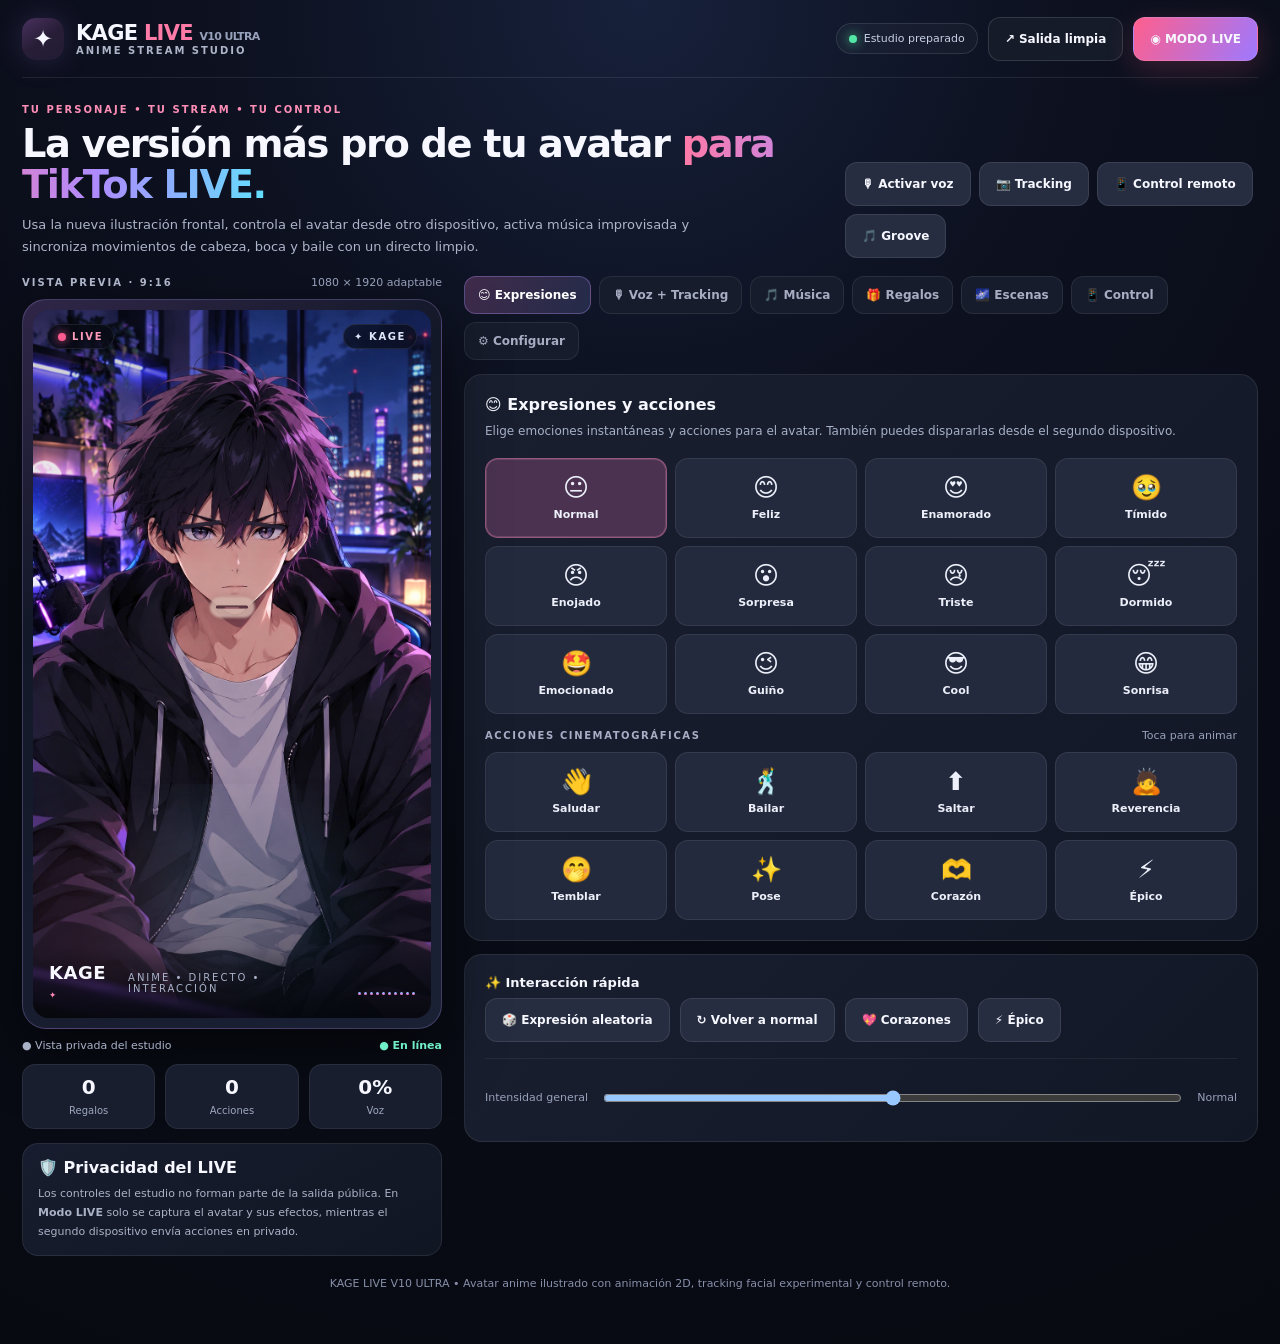
==== KAGE-LIVE-V10-ULTRA-ABRIR.html @ c436af48 "Add files via upload" ====
<!doctype html>
<html lang="es">
<head>
<meta charset="utf-8">
<meta name="viewport" content="width=device-width,initial-scale=1,viewport-fit=cover">
<meta name="theme-color" content="#090d17">
<meta name="description" content="KAGE LIVE V10 ULTRA: avatar anime para directos con control remoto, música improvisada, tracking facial y modo LIVE limpio.">
<title>KAGE LIVE V10 ULTRA</title>
<link rel="manifest" href="manifest.webmanifest">
<style>
:root{color-scheme:dark;--bg:#0b0e17;--bg2:#121826;--panel:#161c2b;--panel2:#20283c;--line:#ffffff16;--fg:#f6f7ff;--muted:#9ba4bb;--pink:#ff5b91;--purple:#aa87ff;--cyan:#58d8ff;--green:#53e6a5;--orange:#ffb566;--danger:#ff6f8c;font-family:Inter,ui-sans-serif,system-ui,-apple-system,'Segoe UI',Roboto,sans-serif}
*{box-sizing:border-box}html,body{margin:0;padding:0;background:radial-gradient(circle at top,#17213b 0,#0d1120 28%,#090c16 60%,#080a12 100%);color:var(--fg);min-height:100%}button,input,textarea,select{font:inherit}button{border:0;cursor:pointer;color:inherit;-webkit-tap-highlight-color:transparent}button:active{transform:scale(.985)}button:focus-visible,input:focus-visible,textarea:focus-visible,select:focus-visible{outline:2px solid var(--purple);outline-offset:3px}input,textarea,select{width:100%;background:#0f1422;border:1px solid #ffffff20;border-radius:12px;padding:12px;color:var(--fg)}textarea{resize:vertical}h1,h2,h3,p{margin-top:0}.muted{color:var(--muted)}.micro{font-size:11px;color:#98a1bb}.tiny{font-size:10px;letter-spacing:2px;color:#aeb5c9;text-transform:uppercase;font-weight:800}
.solid,.secondary,.outlined,.green,.danger{border-radius:12px;padding:12px 16px;font-size:12px;font-weight:850;display:inline-flex;align-items:center;justify-content:center;gap:8px;min-height:44px}.solid{background:linear-gradient(120deg,#fe5f8d,#9e79ff);box-shadow:0 8px 30px #ff5f8d33;border:1px solid #ffffff1c}.secondary{background:#262d40;border:1px solid #ffffff18}.outlined{background:#151b29;border:1px solid #ffffff20}.green{background:#17392f;color:#9bffe2;border:1px solid #306d5d}.danger{background:#3b1b28;color:#ffb4c6;border:1px solid #7f4358}
.app{max-width:1500px;margin:0 auto;padding:0 22px 32px}.top{height:78px;display:flex;align-items:center;justify-content:space-between;gap:18px;border-bottom:1px solid var(--line)}.brand{display:flex;align-items:center;gap:12px}.logo{width:42px;height:42px;border-radius:14px;background:linear-gradient(145deg,#4a315d,#271d37 52%,#221c34);display:grid;place-items:center;box-shadow:0 0 30px #ab7cff30;font-size:24px}.brand h1{font-size:21px;letter-spacing:-.7px;margin:0}.brand h1 b{color:#ff7ba7}.top-right{display:flex;align-items:center;gap:10px}.pill{border-radius:999px;border:1px solid #ffffff1b;background:#ffffff08;padding:8px 12px;font-size:11px;color:#c8d0e6;display:flex;align-items:center;gap:7px}.dot{width:8px;height:8px;border-radius:50%;background:var(--green);box-shadow:0 0 12px var(--green)}
.hero{display:flex;justify-content:space-between;gap:18px;align-items:flex-end;padding:26px 0 18px}.hero h2{font-size:clamp(28px,3vw,40px);line-height:1.08;letter-spacing:-1.4px;margin:8px 0}.hero p{max-width:720px;font-size:13px;line-height:1.7;color:#aeb5ca;margin:0}.grad{background:linear-gradient(90deg,#ff7aa7,#ad8bff,#63dfff);-webkit-background-clip:text;background-clip:text;color:transparent}.hero-quick{display:flex;gap:8px;flex-wrap:wrap}
.workspace{display:grid;grid-template-columns:minmax(310px,420px) minmax(0,1fr);gap:22px;align-items:start}.preview-col{position:sticky;top:14px}.preview-frame{background:linear-gradient(145deg,#302648,#131828 32%,#1b2135);padding:10px;border-radius:24px;border:1px solid #c39eff3d;box-shadow:0 22px 60px #0008}.section-head{display:flex;align-items:center;justify-content:space-between;margin-bottom:10px}.preview-meta{display:flex;justify-content:space-between;font-size:11px;color:#aab2c8;gap:10px;margin-top:10px}.preview-meta b{color:#71f0c7}.stats{display:flex;gap:10px;margin-top:12px}.stat{flex:1;text-align:center;background:#181e2e;border:1px solid #ffffff12;border-radius:13px;padding:10px 6px}.stat b{display:block;font-size:20px;font-variant-numeric:tabular-nums}.stat span{font-size:10px;color:#9ea7bf}.info-card{margin-top:14px;border:1px solid #ffffff14;background:linear-gradient(150deg,#171d2e,#101622);padding:14px 15px;border-radius:16px}.info-card p{font-size:11px;line-height:1.75;color:#aab2c6;margin:7px 0 0}
.tabbar{display:flex;gap:8px;flex-wrap:wrap;margin-bottom:14px}.tab{padding:11px 13px;border:1px solid #ffffff14;background:#161c2b;border-radius:12px;color:#a7aec4;font-weight:800;font-size:12px}.tab.active{background:linear-gradient(120deg,#412b4b,#232b49);color:#fff;border-color:#ba95ff55}.tabpanel{display:none}.tabpanel.active{display:block}.panel{background:linear-gradient(135deg,#191f2f,#111725);border:1px solid #ffffff15;border-radius:18px;padding:20px;margin-bottom:13px}.panel h2{margin:0 0 8px;font-size:16px}.panel h3{margin:0 0 8px;font-size:13px}.desc{font-size:12px;line-height:1.65;color:#a6b0c7;margin:0 0 16px}.labelrow{display:flex;justify-content:space-between;align-items:center;gap:12px;margin:15px 0 10px}.labelrow strong{font-size:10px;letter-spacing:1.6px;color:#a8aec6;text-transform:uppercase}.grid-4{display:grid;grid-template-columns:repeat(4,minmax(0,1fr));gap:8px}.grid-3{display:grid;grid-template-columns:repeat(3,minmax(0,1fr));gap:8px}.tile{background:#232a3d;border:1px solid #ffffff14;border-radius:13px;min-height:80px;padding:11px 5px;display:flex;flex-direction:column;gap:8px;align-items:center;justify-content:center;color:#edf0fa;font-weight:800;font-size:11px}.tile .emoji{font-size:25px;line-height:1}.tile small{font-size:9px;color:#aab2c8}.tile.active{background:#4a3250;border-color:#ff92bd66;box-shadow:inset 0 0 0 1px #ff9cc530}
.inputrow{display:flex;gap:10px;flex-wrap:wrap;align-items:end}.field{flex:1;min-width:130px}.field label{display:block;margin-bottom:7px;font-size:11px;color:#b8bfd1;font-weight:800}.divider{height:1px;background:#ffffff10;margin:16px 0}.meterrow{display:flex;align-items:center;gap:12px;margin:13px 0}.meter{flex:1;height:10px;border-radius:999px;background:#2b334a;overflow:hidden}.meterfill{width:0;height:100%;background:linear-gradient(90deg,#63dfff,#b78eff,#ff7ba7)}.range-field{display:flex;align-items:center;gap:13px}.range-field input{flex:1}.tog{display:flex;justify-content:space-between;align-items:center;padding:11px 0;border-bottom:1px solid #ffffff0b;font-size:12px;color:#cad0e3}.tog input{width:18px;height:18px}.help{font-size:11px;color:#aab2c8;line-height:1.75}.callout{background:#aa8bff12;border-left:3px solid #b690ff;color:#d4c8ee;border-radius:0 11px 11px 0;padding:10px 12px;font-size:11px;line-height:1.8}.codebox{display:flex;gap:8px}.codebox input{font-weight:900;letter-spacing:1px}
.eventlog{height:180px;overflow:auto;background:#0e1321;border:1px solid #ffffff12;border-radius:12px;padding:10px}.logrow{font-size:11px;line-height:1.6;padding:7px 3px;border-bottom:1px solid #ffffff0c;color:#c2c8dc}.logrow time{color:#78809a;margin-right:8px}.steps{display:grid;gap:12px;counter-reset:step}.step{position:relative;padding:13px 14px 13px 42px;border-radius:12px;border:1px solid #ffffff13;background:#21283b;font-size:12px;color:#d1d6e7;line-height:1.65}.step:before{counter-increment:step;content:counter(step);position:absolute;left:12px;top:12px;width:22px;height:22px;border-radius:50%;background:#ff5b9135;color:#ffc4d6;display:grid;place-items:center;font-weight:900}

/* Stage */
.stage{width:100%;aspect-ratio:9/16;position:relative;overflow:hidden;border-radius:16px;isolation:isolate;background:radial-gradient(circle at 30% 15%,#263960 0,#10162b 34%,#090d17 70%);perspective:1100px;user-select:none;-webkit-user-select:none;touch-action:manipulation}.avatar-rig{position:absolute;inset:0;transform-origin:50% 46%;will-change:transform;--tx:0%;--ty:0%;--rx:0deg;--ry:0deg;--rz:0deg;--scale:1;animation:breathingRig 4.2s ease-in-out infinite}@keyframes breathingRig{0%,100%{transform:translate3d(var(--tx),var(--ty),0) scale(var(--scale)) rotateX(var(--rx)) rotateY(var(--ry)) rotateZ(var(--rz))}50%{transform:translate3d(var(--tx),calc(var(--ty) + .42%),0) scale(calc(var(--scale)*1.013)) rotateX(var(--rx)) rotateY(var(--ry)) rotateZ(var(--rz))}}
.avatar{position:absolute;inset:0;background-image:url('[data-uri]');background-position:center;background-repeat:no-repeat;background-size:100% 100%;filter:saturate(1.08) drop-shadow(0 10px 26px rgba(0,0,0,.38))}.stage[data-theme=rose] .avatar{filter:saturate(1.19) hue-rotate(-6deg)}.stage[data-theme=blue] .avatar{filter:saturate(1.18) hue-rotate(13deg)}.stage[data-theme=mono] .avatar{filter:grayscale(.85) contrast(1.08)}.stage[data-theme=neon] .avatar{filter:saturate(1.28) brightness(1.03)}.stage-glow{position:absolute;inset:auto -8% -5% -8%;height:38%;background:radial-gradient(circle at center,rgba(104,210,255,.24),transparent 58%),radial-gradient(circle at 25% 75%,rgba(255,93,145,.22),transparent 50%);pointer-events:none;mix-blend-mode:screen}.stage-overlay{position:absolute;inset:0;background:linear-gradient(to top,rgba(6,9,18,.55),transparent 34%,transparent 64%,rgba(8,10,16,.22));pointer-events:none}
.face-layer{position:absolute;inset:0;pointer-events:none}.brow.left,.brow.right{position:absolute;top:30.1%;width:11%;height:.52%;background:#2a2336;border-radius:999px;opacity:.94;transform-origin:center center;box-shadow:0 0 1px rgba(0,0,0,.4)}.brow.left{left:36.1%;transform:rotate(-8deg)}.brow.right{left:52.5%;transform:rotate(8deg)}.stage[data-mood=angry] .brow.left{transform:translateY(.12%) rotate(-13deg)}.stage[data-mood=angry] .brow.right{transform:translateY(.12%) rotate(13deg)}.stage[data-mood=sad] .brow.left,.stage[data-mood=sad] .brow.right{transform:translateY(.16%) rotate(3deg)}
.eyelid{position:absolute;height:.72%;background:#d4b3ab;border-bottom:2px solid #2a2336;border-radius:999px;opacity:0;transition:opacity .08s}.eyelid.left{left:36.0%;top:33.0%;width:9.4%;transform:rotate(-7deg)}.eyelid.right{left:54.7%;top:33.0%;width:9.4%;transform:rotate(7deg)}.stage.blink .eyelid,.stage.track-blink .eyelid{opacity:1}.stage[data-mood=sleep] .eyelid{opacity:1}.stage[data-mood=wink] .eyelid.right{opacity:1}
.mouth-wrap{position:absolute;left:50%;top:42.0%;width:9.2%;height:2.35%;transform:translate(-50%,-50%);z-index:3;pointer-events:none;filter:drop-shadow(0 0 3px rgba(0,0,0,.18))}.mouth-skin{position:absolute;inset:-16% -12%;border-radius:999px;background:rgba(212,180,170,.86);filter:blur(1.1px)}.mouth{position:absolute;left:50%;top:50%;width:86%;height:48%;transform:translate(-50%,-50%);transform-origin:center center;opacity:0;border-radius:999px;background:linear-gradient(180deg,#673546,#431f2c 72%,#30141e 100%);box-shadow:0 0 0 1px rgba(65,23,32,.64) inset;transition:opacity .06s,transform .06s,border-radius .06s}.mouth:before{content:'';position:absolute;left:50%;bottom:9%;width:44%;height:28%;transform:translateX(-50%);background:#d9828b;border-radius:999px;opacity:.8}.mouth:after{content:'';position:absolute;left:50%;top:5%;width:52%;height:13%;transform:translateX(-50%);background:rgba(255,255,255,.12);border-radius:999px;opacity:.65}.mouth.closed{opacity:.88;height:12%;background:#50313f;box-shadow:none}.mouth.closed:before,.mouth.closed:after{display:none}.stage.talking .mouth{opacity:1}.stage[data-viseme='closed'] .mouth{opacity:.9;height:14%;background:#523241}.stage[data-viseme='small'] .mouth{height:26%;border-radius:999px}.stage[data-viseme='mid'] .mouth{height:52%;border-radius:999px}.stage[data-viseme='wide'] .mouth{height:64%;width:98%;border-radius:38% 38% 52% 52%/34% 34% 66% 66%}.stage[data-viseme='round'] .mouth{width:44%;height:72%;border-radius:48%}.stage[data-viseme='smile'] .mouth{height:22%;width:92%;border-radius:999px;transform:translate(-50%,-50%) scaleY(.75)}.stage[data-viseme='sad'] .mouth{height:18%;width:74%;border-radius:999px;transform:translate(-50%,-48%) rotate(180deg)}
.mood-tag{display:none;position:absolute;z-index:3;font-size:clamp(16px,3vw,30px);filter:drop-shadow(0 5px 6px #0009);animation:floatTag 1.8s ease-in-out infinite}.tag-love{right:24%;top:17%}.tag-shy{right:23%;top:18%}.tag-angry{left:23%;top:17%}.tag-sad{right:22%;top:19%}.tag-surprise{left:22%;top:18%}.tag-excited{right:19%;top:16%}.tag-sleep{right:20%;top:17%}.tag-happy{left:21%;top:18%}.tag-cool{right:19%;top:17%}.tag-wink{left:21%;top:17%}@keyframes floatTag{0%,100%{transform:translateY(0) rotate(-6deg)}50%{transform:translateY(-12%) rotate(6deg)}}.stage[data-mood=love] .tag-love,.stage[data-mood=shy] .tag-shy,.stage[data-mood=angry] .tag-angry,.stage[data-mood=sad] .tag-sad,.stage[data-mood=surprise] .tag-surprise,.stage[data-mood=excited] .tag-excited,.stage[data-mood=sleep] .tag-sleep,.stage[data-mood=happy] .tag-happy,.stage[data-mood=cool] .tag-cool,.stage[data-mood=wink] .tag-wink{display:block}
.stage-header{position:absolute;top:14px;left:14px;right:14px;display:flex;justify-content:space-between;align-items:center;pointer-events:none;z-index:4}.live-tag,.stage-brand{display:inline-flex;align-items:center;padding:6px 10px;border-radius:999px;background:#070a13aa;border:1px solid #ffffff15;font-size:10px;font-weight:900;letter-spacing:1.6px;backdrop-filter:blur(10px)}.live-tag{color:#ff9ab8;gap:6px}.live-tag:before{content:'';width:8px;height:8px;border-radius:50%;background:#ff5b91;box-shadow:0 0 10px #ff5b91}.stage-brand{color:#dfe5f8}
.stage-footer{position:absolute;left:0;right:0;bottom:0;z-index:4;display:flex;align-items:center;justify-content:space-between;gap:8px;padding:14px 16px;background:linear-gradient(to top,rgba(5,7,13,.86),rgba(5,7,13,.45),transparent)}.stage-footer strong{font-size:18px;letter-spacing:.5px}.stage-footer span{font-size:10px;color:#aab3ca;letter-spacing:2px}.waves{display:flex;align-items:flex-end;gap:3px;height:24px}.waves i{display:block;width:3px;min-height:3px;background:linear-gradient(180deg,#7de8ff,#c394ff,#ff77aa);border-radius:999px}
.particle-box{position:absolute;inset:0;pointer-events:none;z-index:4;overflow:hidden}.particle{position:absolute;will-change:transform,opacity;font-size:24px;animation:floatParticle 2.5s ease-in forwards}@keyframes floatParticle{0%{transform:translate(0,0) scale(.6) rotate(0);opacity:0}12%{opacity:1}100%{transform:translate(var(--dx),var(--dy)) scale(1.1) rotate(var(--rot));opacity:0}}
.gift-toast{position:absolute;left:14px;right:14px;bottom:82px;display:flex;align-items:center;gap:10px;padding:12px 14px;border-radius:14px;background:rgba(14,18,28,.82);border:1px solid #ffffff18;backdrop-filter:blur(10px);z-index:4;transform:translateY(120%);opacity:0;transition:.28s}.gift-toast.show{transform:translateY(0);opacity:1}.gift-toast .gift-emoji{font-size:24px}.gift-toast strong{display:block;font-size:13px}.gift-toast small{font-size:11px;color:#b8bfd4}
.caption-line{position:absolute;left:18px;right:18px;bottom:148px;padding:10px 13px;border-radius:12px;background:rgba(7,10,17,.74);border:1px solid #ffffff18;backdrop-filter:blur(10px);text-align:center;font-size:12px;line-height:1.5;color:#f7f8ff;z-index:4;opacity:0;transform:translateY(10px);transition:.18s}.caption-line.show{opacity:1;transform:translateY(0)}
.beat-indicator{position:absolute;right:18px;bottom:150px;display:flex;align-items:center;gap:6px;padding:7px 10px;background:#0b1018c7;border:1px solid #ffffff14;border-radius:999px;font-size:10px;z-index:4;color:#c8d1e7;backdrop-filter:blur(10px);opacity:0;transition:.18s}.beat-indicator.show{opacity:1}.beat-dot{width:8px;height:8px;border-radius:50%;background:#77e7ff;box-shadow:0 0 10px #77e7ff}.beat-indicator.pulse .beat-dot{background:#ff7ba7;box-shadow:0 0 14px #ff7ba7}
.stage.beat-pulse .avatar-rig{animation:beatBop .34s ease-in-out 1}@keyframes beatBop{0%,100%{transform:translate3d(var(--tx),var(--ty),0) scale(var(--scale)) rotateX(var(--rx)) rotateY(var(--ry)) rotateZ(var(--rz))}50%{transform:translate3d(var(--tx),calc(var(--ty) - .7%),0) scale(calc(var(--scale) * 1.03)) rotateX(calc(var(--rx) - 1deg)) rotateY(var(--ry)) rotateZ(var(--rz))}}
.stage.action-wave .avatar-rig{animation:wave .62s ease-in-out 3}.stage.action-dance .avatar-rig{animation:dance .68s ease-in-out 7}.stage.action-jump .avatar-rig{animation:jump .64s ease-in-out 3}.stage.action-bow .avatar-rig{animation:bow .9s ease-in-out 2}.stage.action-shake .avatar-rig{animation:shake .44s ease-in-out 5}.stage.action-pose .avatar-rig{animation:pose 1.05s ease-in-out 2}.stage.action-heart .avatar-rig{animation:heartpulse .58s ease-in-out 5}.stage.action-hype .avatar-rig{animation:hype .25s ease-in-out 12}
@keyframes wave{0%,100%{transform:translate3d(var(--tx),var(--ty),0) scale(var(--scale)) rotateZ(calc(var(--rz) - 1deg))}50%{transform:translate3d(calc(var(--tx) + .4%),calc(var(--ty) - .7%),0) scale(var(--scale)) rotateZ(calc(var(--rz) + 2.6deg))}}@keyframes dance{0%,100%{transform:translate3d(calc(var(--tx) - .35%),var(--ty),0) scale(var(--scale)) rotateZ(calc(var(--rz) - 2deg))}50%{transform:translate3d(calc(var(--tx) + .35%),calc(var(--ty) - 1.35%),0) scale(calc(var(--scale) * 1.015)) rotateZ(calc(var(--rz) + 2deg))}}@keyframes jump{0%,100%{transform:translate3d(var(--tx),var(--ty),0) scale(var(--scale))}50%{transform:translate3d(var(--tx),calc(var(--ty) - 4.4%),0) scale(calc(var(--scale)*1.02))}}@keyframes bow{0%,100%{transform:translate3d(var(--tx),var(--ty),0) scale(var(--scale)) rotateX(var(--rx))}50%{transform:translate3d(var(--tx),calc(var(--ty) + 4.1%),0) scale(calc(var(--scale)*.97)) rotateX(calc(var(--rx) + 7deg))}}@keyframes shake{0%,100%{transform:translate3d(calc(var(--tx) - .8%),var(--ty),0) scale(var(--scale))}50%{transform:translate3d(calc(var(--tx) + .8%),var(--ty),0) scale(var(--scale))}}@keyframes pose{0%,100%{transform:translate3d(var(--tx),var(--ty),0) scale(var(--scale)) rotateZ(calc(var(--rz) - 1deg))}45%{transform:translate3d(var(--tx),calc(var(--ty) - .5%),0) scale(calc(var(--scale)*1.028)) rotateZ(calc(var(--rz) + 3deg))}}@keyframes heartpulse{0%,100%{transform:translate3d(var(--tx),var(--ty),0) scale(var(--scale))}50%{transform:translate3d(var(--tx),var(--ty),0) scale(calc(var(--scale)*1.046))}}@keyframes hype{0%,100%{transform:translate3d(var(--tx),var(--ty),0) scale(var(--scale))}50%{transform:translate3d(var(--tx),calc(var(--ty) - 1.4%),0) scale(calc(var(--scale) * 1.01))}}

.live-screen{position:fixed;inset:0;background:#070b14;display:none;z-index:100}.live-screen .stage{width:min(100vw,56.25vh);height:min(100vh,177.78vw);position:absolute;inset:0;margin:auto;border-radius:0}@media (orientation:portrait){.live-screen .stage{width:100vw;height:100vh}}
body.live-active .app{display:none}body.live-active .live-screen{display:block}body.standalone-live .app,body.standalone-live .remote-page{display:none}body.standalone-live .live-screen{display:block;position:static;inset:auto;background:transparent}body.standalone-live #stageLive .stage{width:100vw;height:100dvh;border-radius:0}
.remote-page{display:none;max-width:860px;margin:0 auto;padding:24px 16px 40px}.remote-only .app,.remote-only .live-screen{display:none}.remote-only .remote-page{display:block}.remote-banner,.remote-panel{border:1px solid #ffffff1c;background:linear-gradient(140deg,#241b35,#151b2d);border-radius:18px;padding:18px;margin:12px 0}.remote-banner p{font-size:12px;line-height:1.7;color:#cad0e3}.remote-panel h2{font-size:15px;margin:0 0 12px}.remote-flex{display:grid;grid-template-columns:1fr 1fr;gap:12px}.mini{font-size:10px;color:#9aa3bc}
.toastui{position:fixed;left:50%;bottom:18px;transform:translateX(-50%) translateY(25px);opacity:0;pointer-events:none;max-width:90vw;padding:12px 16px;border-radius:13px;background:#292f44;border:1px solid #ffffff32;box-shadow:0 10px 40px #0008;z-index:120;transition:.18s;font-size:13px}.toastui.visible{opacity:1;transform:translateX(-50%) translateY(0)}.video-hidden{position:fixed;left:-9999px;top:-9999px;width:1px;height:1px;opacity:0;pointer-events:none}
.footnote{text-align:center;font-size:11px;color:#8790aa;line-height:1.8;margin:18px 0}.cam-badge{display:inline-flex;align-items:center;gap:7px;padding:7px 10px;border:1px solid #ffffff18;background:#ffffff08;border-radius:999px;font-size:11px;color:#cad1e4}.cam-badge i{width:8px;height:8px;border-radius:50%;background:#ff809b;box-shadow:0 0 10px #ff809b}.cam-badge.on i{background:#53e6a5;box-shadow:0 0 10px #53e6a5}.music-row{display:flex;gap:8px;flex-wrap:wrap}.music-chip{padding:8px 10px;border-radius:999px;background:#ffffff08;border:1px solid #ffffff12;font-size:11px;color:#ccd2e5}
@media(max-width:980px){.workspace{grid-template-columns:minmax(280px,390px) minmax(0,1fr)}.grid-4{grid-template-columns:repeat(3,minmax(0,1fr))}}
@media(max-width:760px){.app{padding:0 14px 28px}.top{height:68px}.logo{width:36px;height:36px;font-size:20px}.brand h1{font-size:17px}.top-right .pill{display:none}.top-right button{padding:10px 12px;font-size:11px}.hero{display:block;padding:22px 0 16px}.hero-quick{margin-top:14px}.workspace{display:flex;flex-direction:column}.preview-col{position:static;max-width:420px;width:100%;margin:auto}.preview-frame{padding:7px}.preview-frame .stage{max-height:68vh;width:100%;aspect-ratio:9/16;margin:auto}.stats,.info-card{display:none}.tabbar{display:grid;grid-template-columns:repeat(3,minmax(0,1fr));gap:7px}.tab{padding:11px 4px;font-size:11px}.panel{padding:15px}.grid-4{grid-template-columns:repeat(4,minmax(0,1fr));gap:6px}.tile{min-height:76px;font-size:10px}.tile .emoji{font-size:24px}.remote-flex{grid-template-columns:1fr}}
@media(max-width:390px){.grid-4{grid-template-columns:repeat(3,minmax(0,1fr))}}
@media(prefers-reduced-motion:reduce){.avatar-rig,.particle,.mood-tag{animation:none!important}}
</style>
</head>
<body>
<template id="stageTemplate">
  <div class="stage" data-mood="neutral" data-theme="city" data-viseme="closed" aria-label="Avatar anime Kage en directo">
    <div class="avatar-rig">
      <div class="avatar"></div>
      <div class="face-layer">
        <span class="brow left"></span><span class="brow right"></span>
        <span class="eyelid left"></span><span class="eyelid right"></span>
        <div class="mouth-wrap"><div class="mouth-skin"></div><div class="mouth"></div></div>
        <span class="mood-tag tag-love">💗</span><span class="mood-tag tag-shy">💞</span><span class="mood-tag tag-angry">💢</span><span class="mood-tag tag-sad">💧</span><span class="mood-tag tag-surprise">❗</span><span class="mood-tag tag-excited">✨</span><span class="mood-tag tag-sleep">💤</span><span class="mood-tag tag-happy">🌸</span><span class="mood-tag tag-cool">⚡</span><span class="mood-tag tag-wink">✦</span>
      </div>
    </div>
    <div class="stage-glow"></div>
    <div class="stage-overlay"></div>
    <div class="stage-header"><span class="live-tag">LIVE</span><span class="stage-brand">✦ KAGE</span></div>
    <div class="particle-box"></div>
    <div class="gift-toast"><span class="gift-emoji">🌹</span><div><strong>¡Gracias!</strong><small>Regalo recibido</small></div></div>
    <div class="caption-line"></div>
    <div class="beat-indicator"><span class="beat-dot"></span><span class="beat-text">Groove</span></div>
    <div class="stage-footer"><strong>KAGE <span style="font-size:.48em;color:#ff8ab4;vertical-align:middle">✦</span></strong><span>ANIME • DIRECTO • INTERACCIÓN</span><div class="waves"><i></i><i></i><i></i><i></i><i></i><i></i><i></i><i></i><i></i><i></i></div></div>
  </div>
</template>

<div class="app">
  <header class="top">
    <div class="brand"><div class="logo">✦</div><div><h1>KAGE <b>LIVE</b> <span class="micro">V10 ULTRA</span></h1><div class="tiny">ANIME STREAM STUDIO</div></div></div>
    <div class="top-right"><span class="pill"><span class="dot"></span><span id="statusTop">Estudio preparado</span></span><button class="outlined" id="openOutput">↗ Salida limpia</button><button class="solid" id="goLive">◉ MODO LIVE</button></div>
  </header>

  <section class="hero">
    <div><div class="tiny" style="color:#ff8eb7">TU PERSONAJE • TU STREAM • TU CONTROL</div><h2>La versión más pro de tu avatar <span class="grad">para TikTok LIVE.</span></h2><p>Usa la nueva ilustración frontal, controla el avatar desde otro dispositivo, activa música improvisada y sincroniza movimientos de cabeza, boca y baile con un directo limpio.</p></div>
    <div class="hero-quick"><button class="secondary" id="quickMic">🎙 Activar voz</button><button class="secondary" id="quickCamera">📷 Tracking</button><button class="secondary" id="quickRemote">📱 Control remoto</button><button class="secondary" id="quickGroove">🎵 Groove</button></div>
  </section>

  <main class="workspace">
    <aside class="preview-col">
      <div class="section-head"><span class="tiny">VISTA PREVIA · 9:16</span><span class="micro">1080 × 1920 adaptable</span></div>
      <div class="preview-frame"><div id="stageStudio"></div></div>
      <div class="preview-meta"><span>● Vista privada del estudio</span><span><b id="studioState">● En línea</b></span></div>
      <div class="stats"><div class="stat"><b id="giftCounter">0</b><span>Regalos</span></div><div class="stat"><b id="actionCounter">0</b><span>Acciones</span></div><div class="stat"><b id="voiceCounter">0%</b><span>Voz</span></div></div>
      <div class="info-card"><strong>🛡️ Privacidad del LIVE</strong><p>Los controles del estudio no forman parte de la salida pública. En <b>Modo LIVE</b> solo se captura el avatar y sus efectos, mientras el segundo dispositivo envía acciones en privado.</p></div>
    </aside>

    <div class="controls">
      <nav class="tabbar" role="tablist" aria-label="Controles del avatar">
        <button class="tab active" data-tab="express" role="tab" aria-selected="true">😊 Expresiones</button>
        <button class="tab" data-tab="audio" role="tab" aria-selected="false">🎙 Voz + Tracking</button>
        <button class="tab" data-tab="music" role="tab" aria-selected="false">🎵 Música</button>
        <button class="tab" data-tab="gifts" role="tab" aria-selected="false">🎁 Regalos</button>
        <button class="tab" data-tab="scenes" role="tab" aria-selected="false">🌌 Escenas</button>
        <button class="tab" data-tab="remote" role="tab" aria-selected="false">📱 Control</button>
        <button class="tab" data-tab="guide" role="tab" aria-selected="false">⚙️ Configurar</button>
      </nav>

      <section class="tabpanel active" data-panel="express">
        <div class="panel"><h2>😊 Expresiones y acciones</h2><p class="desc">Elige emociones instantáneas y acciones para el avatar. También puedes dispararlas desde el segundo dispositivo.</p><div class="grid-4" id="expressionGrid"></div><div class="labelrow"><strong>Acciones cinematográficas</strong><span class="micro">Toca para animar</span></div><div class="grid-4" id="actionGrid"></div></div>
        <div class="panel"><h3>✨ Interacción rápida</h3><div class="inputrow"><button class="secondary" id="randomEmote">🎲 Expresión aleatoria</button><button class="secondary" id="resetAvatar">↻ Volver a normal</button><button class="secondary" id="heartsNow">💖 Corazones</button><button class="secondary" id="hypeNow">⚡ Épico</button></div><div class="divider"></div><div class="range-field"><span class="micro">Intensidad general</span><input type="range" id="motionSlider" min="0" max="2" step=".1" value="1"><span class="micro" id="motionText">Normal</span></div></div>
      </section>

      <section class="tabpanel" data-panel="audio">
        <div class="panel"><h2>🎤 Boca y voz</h2><p class="desc">La boca ahora usa varios visemas para verse más creíble. Funciona con tu micrófono, con texto hablado por el avatar y con el modo groove.</p><div class="inputrow"><button class="solid" id="micButton">🎙 Encender micrófono</button><button class="secondary" id="testMouth">▶ Probar boca</button></div><div class="meterrow"><span class="micro">Volumen</span><div class="meter"><div class="meterfill" id="micMeter"></div></div><strong id="meterPct" style="font-size:11px;min-width:32px">0%</strong></div><div class="range-field"><span class="micro">Sensibilidad</span><input id="sensitivity" type="range" min="1" max="10" value="6"><span class="micro" id="senseText">6/10</span></div><div class="divider"></div><h3>📷 Seguimiento facial</h3><p class="desc" style="margin-bottom:10px">Activa la cámara frontal para mover el avatar con tu rostro. El vídeo se procesa localmente y no forma parte del LIVE.</p><div class="inputrow"><button class="secondary" id="cameraTrackButton">📷 Activar cámara</button><span class="cam-badge" id="cameraTrackBadge"><i></i><span id="cameraTrackStatus">Cámara apagada</span></span></div><div class="range-field" style="margin-top:12px"><span class="micro">Fuerza del tracking</span><input id="trackPower" type="range" min="0.3" max="1.5" step="0.1" value="1"><span class="micro" id="trackPowerText">1.0×</span></div><div class="divider"></div><h3>🗣️ Kage habla</h3><div class="field"><label for="customSpeech">Texto para que lo diga el avatar</label><textarea id="customSpeech" rows="2">¡Bienvenidos a mi directo! Gracias por estar conmigo esta noche.</textarea></div><div class="inputrow" style="margin-top:12px"><button class="secondary" id="speakNow">▶ Pronunciar frase</button><button class="outlined" id="stopSpeech">■ Detener voz</button></div></div>
        <div class="panel"><h3>🧠 Comandos de voz</h3><p class="desc">En navegadores compatibles puedes decir “Kage, sonríe”, “Kage, baila” o “Kage, enojado”.</p><button class="outlined" id="recognitionButton">🎧 Activar comandos hablados</button><p class="micro" id="recognitionStatus" style="margin-top:10px">Desactivado.</p></div>
      </section>

      <section class="tabpanel" data-panel="music">
        <div class="panel"><h2>🎵 Groove improvisado</h2><p class="desc">Crea una base musical dinámica con batería, bajo y acordes sintéticos. Puedes hacer que el avatar entre en modo baile automáticamente.</p><div class="music-row"><button class="solid" id="musicToggle">▶ Iniciar groove</button><button class="secondary" id="danceToggle">🕺 Auto baile: OFF</button><button class="secondary" id="beatPulseNow">💥 Beat pulse</button></div><div class="divider"></div><div class="range-field"><span class="micro">BPM</span><input id="musicBpm" type="range" min="80" max="150" step="1" value="110"><span class="micro" id="musicBpmText">110</span></div><div class="range-field" style="margin-top:12px"><span class="micro">Volumen musical</span><input id="musicVolume" type="range" min="0" max="100" step="1" value="36"><span class="micro" id="musicVolumeText">36%</span></div><div class="divider"></div><div class="music-row"><span class="music-chip" id="musicState">Estado: apagado</span><span class="music-chip" id="musicMode">Modo: improvisado</span><span class="music-chip" id="musicDanceState">Baile automático: no</span></div><p class="help" style="margin-top:12px">La música se genera con Web Audio. Si TikTok captura audio interno dependerá de Android y del modo de transmisión.</p></div>
        <div class="panel"><h3>⚡ Automatizaciones de show</h3><p class="desc">Activa una energía más fuerte durante canciones o regalos grandes.</p><div class="inputrow"><button class="secondary" id="effectStars">✨ Estrellas</button><button class="secondary" id="effectRoses">🌹 Rosas</button><button class="secondary" id="effectFire">🔥 Épico</button><button class="secondary" id="effectConfetti">🎉 Fiesta</button></div></div>
      </section>

      <section class="tabpanel" data-panel="gifts">
        <div class="panel"><h2>🎁 Regalos y agradecimientos</h2><p class="desc">Activa regalos manualmente, con nombre del espectador y subtítulos. También puedes hacerlo desde el segundo dispositivo.</p><div class="inputrow" style="margin-bottom:16px"><div class="field"><label for="viewerName">Nombre del espectador</label><input id="viewerName" maxlength="36" value="Mi comunidad" placeholder="@usuario"></div><div class="field" style="flex:0 1 180px"><label for="giftCount">Cantidad</label><input id="giftCount" type="number" min="1" max="999" value="1"></div></div><div class="grid-4" id="giftGrid"></div><div class="divider"></div><label class="tog">🔊 Pronunciar agradecimientos <input id="ttsEnabled" type="checkbox" checked></label><label class="tog">🗣️ Mostrar subtítulos en LIVE <input id="captionsEnabled" type="checkbox" checked></label></div>
      </section>

      <section class="tabpanel" data-panel="scenes">
        <div class="panel"><h2>🌌 Escenas y branding</h2><p class="desc">La misma estética del personaje con luces y ambientes diferentes.</p><div class="grid-4" id="sceneGrid"></div><div class="divider"></div><label class="tog">Mostrar indicador LIVE <input id="showLiveLabel" type="checkbox" checked></label><label class="tog">Mostrar marca KAGE <input id="showBrand" type="checkbox" checked></label><label class="tog">Mostrar barra inferior <input id="showFooter" type="checkbox" checked></label></div>
      </section>

      <section class="tabpanel" data-panel="remote">
        <div class="panel"><h2>📱 Segundo dispositivo</h2><p class="desc">Conecta un segundo celular o tableta para manejar el show sin tocar la pantalla del LIVE.</p><div class="inputrow"><button class="solid" id="createRoom">🔗 Crear código privado</button><span class="micro" id="remoteStatus">Sin vincular</span></div><div id="pairArea" style="display:none;margin-top:16px"><div class="field"><label for="roomCode">Código de vinculación</label><div class="codebox"><input id="roomCode" readonly><button class="secondary" id="copyCode">Copiar</button></div></div><div class="field" style="margin-top:10px"><label for="remoteLink">Enlace del segundo dispositivo</label><div class="codebox"><input id="remoteLink" readonly><button class="secondary" id="shareLink">Compartir</button></div></div></div><div class="divider"></div><div class="callout">El control remoto usa WebRTC vía PeerJS y no accede a tu cuenta ni a tu cámara. Si falla por red móvil, usa ambos dispositivos en la misma Wi‑Fi.</div></div>
        <div class="panel"><h3>📋 Actividad del estudio</h3><div class="eventlog" id="eventLog" aria-live="polite"></div></div>
      </section>

      <section class="tabpanel" data-panel="guide">
        <div class="panel"><h2>📺 Cómo transmitir sin mostrar controles</h2><div class="steps"><div class="step">Activa voz, tracking o música desde el estudio.</div><div class="step">Vincula otro dispositivo desde la pestaña <b>Control</b> si quieres manejar expresiones en privado.</div><div class="step">Pulsa <b>Modo LIVE</b> para dejar únicamente el avatar en pantalla.</div><div class="step">Inicia la captura de pantalla o el modo LIVE compatible desde TikTok.</div></div><div class="divider"></div><button class="solid" id="liveGuide">◉ Entrar a la pantalla limpia</button><button class="secondary" id="outputGuide">↗ Abrir salida en otra pestaña</button><div class="divider"></div><p class="help">Para salir del Modo LIVE sin botones visibles, toca cuatro veces la esquina superior izquierda del avatar. En escritorio también funciona la tecla Esc.</p></div>
      </section>
    </div>
  </main>
  <p class="footnote">KAGE LIVE V10 ULTRA • Avatar anime ilustrado con animación 2D, tracking facial experimental y control remoto.</p>
</div>

<div class="live-screen" id="liveScreen"><div id="stageLive"></div></div>

<div class="remote-page" id="remotePage">
  <div class="brand"><div class="logo">✦</div><div><h1 style="margin:0;font-size:21px">KAGE <b>REMOTE</b></h1><div class="tiny">CONTROL PRIVADO V10 ULTRA</div></div></div>
  <div class="remote-banner"><h2 style="margin:0 0 8px">Controla tu show desde otro dispositivo 📱</h2><p>Usa esta pantalla para cambiar expresiones, disparar regalos, hablar con el avatar y manejar la música mientras el primer dispositivo muestra solo la salida LIVE.</p><div class="inputrow"><div class="field"><label for="remoteInput">Código de vinculación</label><input id="remoteInput" placeholder="KAGE-XXXXXXXX" autocomplete="off"></div><button class="solid" id="joinRoom">Conectar</button></div><p style="margin:12px 0 0;font-size:12px" id="remoteJoinStatus">Introduce el código generado en el estudio del primer teléfono.</p></div>
  <div class="remote-panel"><h2>😊 Expresiones</h2><div class="grid-4" id="remoteExpressionGrid"></div></div>
  <div class="remote-panel"><h2>⚡ Acciones</h2><div class="grid-4" id="remoteActionGrid"></div></div>
  <div class="remote-panel"><h2>🎁 Regalos</h2><div class="field" style="margin-bottom:10px"><label for="remoteViewer">Nombre del espectador</label><input id="remoteViewer" maxlength="36" value="Mi comunidad"></div><div class="grid-4" id="remoteGiftGrid"></div></div>
  <div class="remote-panel"><h2>🌌 Escenas</h2><div class="grid-4" id="remoteSceneGrid"></div></div>
  <div class="remote-panel"><h2>🗣️ Hablar como Kage</h2><div class="field"><label for="remoteSpeech">Texto</label><textarea id="remoteSpeech" rows="2">Gracias por acompañarme en el directo.</textarea></div><div class="inputrow" style="margin-top:10px"><button class="secondary" id="remoteSpeak">▶ Enviar frase</button><button class="secondary" id="remoteHearts">💖 Corazones</button><button class="secondary" id="remoteHype">⚡ Épico</button></div></div>
  <div class="remote-panel"><h2>🎵 Música y baile</h2><div class="remote-flex"><div><label class="mini" for="remoteBpm">BPM</label><input id="remoteBpm" type="range" min="80" max="150" value="110"></div><div><label class="mini" for="remoteVol">Volumen</label><input id="remoteVol" type="range" min="0" max="100" value="36"></div></div><div class="inputrow" style="margin-top:10px"><button class="secondary" id="remoteMusicToggle">▶ Groove</button><button class="secondary" id="remoteDanceToggle">🕺 Auto baile</button><button class="secondary" id="remotePulse">💥 Beat</button></div></div>
</div>

<video id="trackingVideo" class="video-hidden" playsinline muted></video>
<div class="toastui" id="uiToast" role="status"></div>

<script>
(()=>{'use strict';
const $=s=>document.querySelector(s), $$=s=>[...document.querySelectorAll(s)];
const url=new URL(location.href), mode=url.searchParams.get('mode')||'studio', senderId=Math.random().toString(36).slice(2,10);
const EXPRESS=[['neutral','😐','Normal'],['happy','😊','Feliz'],['love','😍','Enamorado'],['shy','🥹','Tímido'],['angry','😠','Enojado'],['surprise','😮','Sorpresa'],['sad','😢','Triste'],['sleep','😴','Dormido'],['excited','🤩','Emocionado'],['wink','😉','Guiño'],['cool','😎','Cool'],['smile','😁','Sonrisa']];
const ACTIONS=[['wave','👋','Saludar'],['dance','🕺','Bailar'],['jump','⬆️','Saltar'],['bow','🙇','Reverencia'],['shake','🤭','Temblar'],['pose','✨','Pose'],['heart','🫶','Corazón'],['hype','⚡','Épico']];
const GIFTS=[['rose','🌹','Rosa'],['heart','💖','Corazón'],['icecream','🍦','Helado'],['perfume','🧴','Perfume'],['panda','🐼','Panda'],['crown','👑','Corona'],['galaxy','🌌','Galaxia'],['lion','🦁','León'],['fireworks','🎆','Fuegos'],['diamond','💎','Diamante'],['universe','🌠','Universo'],['bouquet','💐','Flores']];
const SCENES=[['city','🌃','Noche'],['rose','🌸','Sakura'],['blue','🌊','Azul'],['mono','🌑','Oscuro'],['neon','🪩','Neón']];
const greetings={rose:'¡Qué linda esa rosa!',heart:'¡Te mando un corazón de vuelta!',icecream:'¡Ese helado se ve buenísimo!',perfume:'¡Qué detalle tan elegante!',panda:'¡Ese panda está increíble!',crown:'¡Wow, una corona!',galaxy:'¡Una galaxia, qué locura!',lion:'¡Un león! ¡Eres una leyenda!',fireworks:'¡Fuegos artificiales! Esto se puso épico.',diamond:'¡Qué diamante tan brillante!',universe:'¡Todo un universo! Gracias.',bouquet:'¡Qué ramo tan hermoso!'};
const clamp=(n,min,max)=>Math.max(min,Math.min(max,n));
let mood='neutral',theme='city',level=0,tts=true,captions=true,logs=[],giftTotal=0,actionTotal=0,lastVolumePush=0,exitClicks=0,exitClock=0;
let micStream=null,audioCtx=null,analyser=null,micRaf=0,mouthTestTimer=null,blinkTimer=null,toastTimer=null,stageActionTimer=null;
let trackingStream=null,trackingVideo=null,trackingActive=false,trackingRaf=0,trackingBusy=false,trackingStrength=1,trackingPose={tx:0,ty:0,rx:0,ry:0,rz:0,scale:1,blink:0},lastTrackPush=0,faceDetector=null;
let voiceRecognition=null,recognizing=false;
let bc=null;try{bc=new BroadcastChannel('kage-live-v10-sync');bc.onmessage=e=>receive(e.data)}catch(_e){}window.addEventListener('storage',e=>{if(e.key==='kage-v10-message'&&e.newValue){try{receive(JSON.parse(e.newValue))}catch(_){}}});
let peer=null,connections=[],clientConn=null,roomId='';
let musicCtx=null,musicTimer=null,musicStep=0,musicBpm=110,musicVolume=.36,musicEnabled=false,autoDance=false,lastBass=0;

function stageList(){return $$('.stage')}
function notify(text){const t=$('#uiToast');t.textContent=text;t.classList.add('visible');clearTimeout(toastTimer);toastTimer=setTimeout(()=>t.classList.remove('visible'),2600)}
function log(message){const now=new Date().toLocaleTimeString('es-CO',{hour:'2-digit',minute:'2-digit'});logs.unshift([now,message]);logs=logs.slice(0,30);const root=$('#eventLog');if(!root)return;root.textContent='';logs.forEach(([time,msg])=>{const d=document.createElement('div');d.className='logrow';const t=document.createElement('time');t.textContent=time;d.append(t,document.createTextNode(msg));root.append(d)})}
function publish(cmd){const msg={...cmd,sender:senderId,stamp:Date.now(),nonce:Math.random()};try{bc?.postMessage(msg)}catch(_e){}try{localStorage.setItem('kage-v10-message',JSON.stringify(msg))}catch(_e){}if(mode!=='remote'){connections.filter(c=>c.open).forEach(c=>{try{c.send(cmd)}catch(_){}})}}
function sendCommand(cmd){execute(cmd);publish(cmd)}
function receive(msg){if(!msg||msg.sender===senderId||!msg.type)return;execute(msg)}

function startStages(){const t=$('#stageTemplate');['stageStudio','stageLive'].forEach(id=>{const root=$('#'+id); if(root) root.appendChild(t.content.firstElementChild.cloneNode(true));})}
startStages();
function tileGrid(holder,list,kind,remote=false){const root=$('#'+holder); if(!root) return; list.forEach(([key,em,label])=>{const b=document.createElement('button');b.type='button';b.className='tile';b.dataset.kind=kind;b.dataset.value=key;b.innerHTML=`<span class="emoji">${em}</span><span>${label}</span>`;b.addEventListener('click',()=>{if(remote){remoteEmit(kind==='gift'?{type:'gift',value:key,viewer:$('#remoteViewer').value,count:1}:{type:kind,value:key});return;} if(kind==='gift')sendCommand({type:'gift',value:key,viewer:$('#viewerName').value,count:Number($('#giftCount').value)||1}); else sendCommand({type:kind,value:key});}); root.appendChild(b);});}
function createControls(){[['expressionGrid',EXPRESS,'expression'],['actionGrid',ACTIONS,'action'],['giftGrid',GIFTS,'gift'],['sceneGrid',SCENES,'scene'],['remoteExpressionGrid',EXPRESS,'expression'],['remoteActionGrid',ACTIONS,'action'],['remoteGiftGrid',GIFTS,'gift'],['remoteSceneGrid',SCENES,'scene']].forEach(([container,items,kind])=>tileGrid(container,items,kind,container.startsWith('remote'))); updateSelected();}
function updateSelected(){$$('.tile').forEach(el=>el.classList.toggle('active',(el.dataset.kind==='expression'&&el.dataset.value===mood)||(el.dataset.kind==='scene'&&el.dataset.value===theme)))}

function setStageSetting(name,val){stageList().forEach(st=>{const map={liveLabel:'.live-tag',brand:'.stage-brand',footer:'.stage-footer'}; const sel=map[name]; if(sel){const el=st.querySelector(sel); if(el) el.style.display=val?'':'none';}})}
function particles(emoji,count){stageList().forEach(st=>{const box=st.querySelector('.particle-box'); for(let i=0;i<count;i++){const p=document.createElement('span'); p.className='particle'; p.textContent=emoji; p.style.left=(10+Math.random()*80)+'%'; p.style.bottom=(8+Math.random()*26)+'%'; p.style.setProperty('--dx',(-120+Math.random()*240)+'px'); p.style.setProperty('--dy',(-120-Math.random()*260)+'px'); p.style.setProperty('--rot',(-90+Math.random()*180)+'deg'); p.style.animationDelay=(Math.random()*.25)+'s'; box.appendChild(p); setTimeout(()=>p.remove(),2800);} })}
let captionTimer; function showCaption(text){if(!captions)return; stageList().forEach(st=>{const c=st.querySelector('.caption-line'); c.textContent=text.slice(0,120); c.classList.add('show');}); clearTimeout(captionTimer); captionTimer=setTimeout(()=>stageList().forEach(st=>st.querySelector('.caption-line').classList.remove('show')),4500)}
function triggerBeatPulse(){stageList().forEach(st=>{st.classList.remove('beat-pulse'); void st.offsetWidth; st.classList.add('beat-pulse'); const ind=st.querySelector('.beat-indicator'); ind.classList.add('show','pulse'); clearTimeout(ind._t); ind._t=setTimeout(()=>ind.classList.remove('pulse'),220);}); if(autoDance) triggerAction('dance',820);}
function triggerAction(name,duration=4200){actionTotal++; if($('#actionCounter')) $('#actionCounter').textContent=actionTotal; stageList().forEach(st=>{st.className=st.className.replace(/\saction-\S+/g,''); void st.offsetWidth; st.classList.add('action-'+name);}); clearTimeout(stageActionTimer); stageActionTimer=setTimeout(()=>stageList().forEach(st=>st.className=st.className.replace(/\saction-\S+/g,'')),duration); const found=ACTIONS.find(x=>x[0]===name); if(found) log('Acción: '+found[2]);}
function randomChoice(arr){return arr[Math.floor(Math.random()*arr.length)]}
function visemeForLevel(v){if(mood==='smile'||mood==='happy') return v<.1?'smile':v<.35?'small':v<.7?'mid':'wide'; if(mood==='sad') return v<.16?'sad':v<.4?'small':'mid'; if(v<.08) return 'closed'; if(v<.25) return Math.random()<.25?'round':'small'; if(v<.55) return Math.random()<.34?'round':'mid'; return Math.random()<.38?'wide':'round';}
function setVolume(v,broadcast=true){level=clamp(v,0,1); const viseme=visemeForLevel(level); stageList().forEach(st=>{st.classList.toggle('talking',level>.08); st.dataset.viseme=level>.06?viseme:'closed'; st.querySelectorAll('.waves i').forEach((el,i)=>el.style.height=Math.round(3+level*(8+14*Math.abs(Math.sin(i*1.4+Date.now()/180))))+'px');}); if($('#micMeter')) $('#micMeter').style.width=Math.round(level*100)+'%'; if($('#meterPct')) $('#meterPct').textContent=Math.round(level*100)+'%'; if($('#voiceCounter')) $('#voiceCounter').textContent=Math.round(level*100)+'%'; if(broadcast&&performance.now()-lastVolumePush>120){lastVolumePush=performance.now(); publish({type:'volume',value:Math.round(level*100)/100});}}
function playSpeech(text){if(!('speechSynthesis' in window)) return; try{speechSynthesis.cancel(); const utter=new SpeechSynthesisUtterance(text); utter.lang='es-CO'; utter.rate=1.03; utter.pitch=.92; const voices=speechSynthesis.getVoices(); const preferred=voices.find(v=>v.lang?.toLowerCase().startsWith('es')&&/male|masc|jorge|diego/i.test(v.name))||voices.find(v=>v.lang?.toLowerCase().startsWith('es')); if(preferred) utter.voice=preferred; let timer=null; utter.onstart=()=>{timer=setInterval(()=>setVolume(.18+Math.random()*.72,false),120)}; utter.onend=utter.onerror=()=>{clearInterval(timer); setVolume(0,false)}; speechSynthesis.speak(utter);}catch(_e){log('La voz sintética no está disponible')}}
function execute(cmd){
 if(cmd.type==='expression'&&EXPRESS.some(x=>x[0]===cmd.value)){mood=cmd.value; stageList().forEach(st=>st.dataset.mood=mood); updateSelected(); log('Expresión: '+EXPRESS.find(x=>x[0]===mood)[2]);}
 else if(cmd.type==='action'&&ACTIONS.some(x=>x[0]===cmd.value)){triggerAction(cmd.value);} 
 else if(cmd.type==='scene'&&SCENES.some(x=>x[0]===cmd.value)){theme=cmd.value; stageList().forEach(st=>st.dataset.theme=theme); updateSelected(); log('Ambiente: '+SCENES.find(x=>x[0]===theme)[2]);}
 else if(cmd.type==='effect'){const map={hearts:'💖',stars:'✨',roses:'🌹',fire:'🔥',confetti:'🎉'}; if(map[cmd.value]){particles(map[cmd.value],cmd.value==='fire'?30:24); if(cmd.value==='fire') triggerAction('hype',2800); log('Efecto: '+cmd.value)}}
 else if(cmd.type==='gift'){const g=GIFTS.find(x=>x[0]===cmd.value); if(!g) return; const viewer=String(cmd.viewer||'Alguien').trim().slice(0,36)||'Alguien'; const count=clamp(Number(cmd.count)||1,1,999); giftTotal+=count; if($('#giftCounter')) $('#giftCounter').textContent=giftTotal; stageList().forEach(st=>{const toast=st.querySelector('.gift-toast'); toast.querySelector('.gift-emoji').textContent=g[1]; toast.querySelector('strong').textContent=`${viewer} envió ${g[2]}${count>1?' ×'+count:''}`; toast.querySelector('small').textContent=greetings[cmd.value]||'¡Gracias!'; toast.classList.remove('show'); void toast.offsetWidth; toast.classList.add('show'); clearTimeout(toast._t); toast._t=setTimeout(()=>toast.classList.remove('show'),4500);}); particles(g[1],(cmd.value==='lion'||cmd.value==='galaxy'||cmd.value==='universe')?38:20); if(['lion','galaxy','universe'].includes(cmd.value)) triggerAction('hype',3000); const text=`¡Muchas gracias, ${viewer}, por ${count>1?count+' regalos de ':'el regalo de '}${g[2]}! ${greetings[cmd.value]||''}`; showCaption(text); if(tts) playSpeech(text); log('🎁 '+viewer+' envió '+g[2]+' ×'+count);}
 else if(cmd.type==='speech'){const txt=String(cmd.value||'').slice(0,180); if(txt){showCaption(txt); playSpeech(txt); log('Kage dice: '+txt)}}
 else if(cmd.type==='volume'){setVolume(Number(cmd.value)||0,false)}
 else if(cmd.type==='setting'){if(cmd.name==='tts') tts=!!cmd.value; else if(cmd.name==='captions') captions=!!cmd.value; else if(['liveLabel','brand','footer'].includes(cmd.name)) setStageSetting(cmd.name,!!cmd.value)}
 else if(cmd.type==='track'&&cmd.value){applyTracking(cmd.value,false)}
 else if(cmd.type==='music'){if(cmd.action==='start') startMusic(false); else if(cmd.action==='stop') stopMusic(false); else if(cmd.action==='toggle') musicEnabled?stopMusic(false):startMusic(false); else if(cmd.action==='bpm'){musicBpm=clamp(Number(cmd.value)||110,80,150); syncMusicUi(); if(musicEnabled){restartMusicLoop(false)}} else if(cmd.action==='volume'){musicVolume=clamp((Number(cmd.value)||36)/100,0,1); syncMusicUi();} else if(cmd.action==='dance'){autoDance=!!cmd.value; syncMusicUi(); log('Auto baile: '+(autoDance?'activado':'desactivado'))}}
 else if(cmd.type==='pulse'){triggerBeatPulse();}
}

async function toggleMic(){if(micStream){stopMic(); return;} if(!navigator.mediaDevices?.getUserMedia){notify('El micrófono requiere Chrome y una página HTTPS'); return;} try{micStream=await navigator.mediaDevices.getUserMedia({audio:{echoCancellation:true,noiseSuppression:true,autoGainControl:true}}); audioCtx=new (window.AudioContext||window.webkitAudioContext)(); await audioCtx.resume(); const source=audioCtx.createMediaStreamSource(micStream); analyser=audioCtx.createAnalyser(); analyser.fftSize=1024; analyser.smoothingTimeConstant=.35; source.connect(analyser); $('#micButton').textContent='■ Desactivar micrófono'; $('#quickMic').textContent='🎙 Micrófono activo'; $('#micButton').className='green'; $('#statusTop').textContent='Micrófono activo'; const buffer=new Uint8Array(analyser.fftSize); const work=()=>{if(!micStream) return; analyser.getByteTimeDomainData(buffer); let sum=0; for(let i=0;i<buffer.length;i++){const x=(buffer[i]-128)/128; sum+=x*x;} const rms=Math.sqrt(sum/buffer.length); const sensitivity=Number($('#sensitivity').value)||6; const target=clamp(rms*sensitivity*3-.05,0,1); setVolume(level*.52+target*.48,true); micRaf=requestAnimationFrame(work)}; work(); log('Micrófono conectado');}catch(e){stopMic(); notify('No se pudo activar micrófono: '+e.name);}}
function stopMic(){if(micRaf) cancelAnimationFrame(micRaf); micRaf=0; micStream?.getTracks().forEach(t=>t.stop()); micStream=null; audioCtx?.close?.().catch(()=>{}); audioCtx=null; analyser=null; $('#micButton').textContent='🎙 Encender micrófono'; $('#quickMic').textContent='🎙 Activar voz'; $('#micButton').className='solid'; $('#statusTop').textContent='Estudio preparado'; setVolume(0,true)}
function mouthTest(){let n=0; clearInterval(mouthTestTimer); mouthTestTimer=setInterval(()=>{setVolume(.18+Math.random()*.76,true); if(++n>19){clearInterval(mouthTestTimer); setVolume(0,true)}},110)}
function blinkSchedule(){blinkTimer=setTimeout(()=>{stageList().forEach(st=>st.classList.add('blink')); setTimeout(()=>stageList().forEach(st=>st.classList.remove('blink')),140); blinkSchedule()},1900+Math.random()*3000)} blinkSchedule();

function applyTracking(next,broadcast=true){trackingPose={tx:Number.isFinite(next.tx)?next.tx:trackingPose.tx,ty:Number.isFinite(next.ty)?next.ty:trackingPose.ty,rx:Number.isFinite(next.rx)?next.rx:trackingPose.rx,ry:Number.isFinite(next.ry)?next.ry:trackingPose.ry,rz:Number.isFinite(next.rz)?next.rz:trackingPose.rz,scale:Number.isFinite(next.scale)?next.scale:trackingPose.scale,blink:Number.isFinite(next.blink)?next.blink:trackingPose.blink}; stageList().forEach(st=>{const rig=st.querySelector('.avatar-rig'); if(!rig) return; rig.style.setProperty('--tx',trackingPose.tx.toFixed(2)+'%'); rig.style.setProperty('--ty',trackingPose.ty.toFixed(2)+'%'); rig.style.setProperty('--rx',trackingPose.rx.toFixed(2)+'deg'); rig.style.setProperty('--ry',trackingPose.ry.toFixed(2)+'deg'); rig.style.setProperty('--rz',trackingPose.rz.toFixed(2)+'deg'); rig.style.setProperty('--scale',trackingPose.scale.toFixed(3)); st.classList.toggle('track-blink',trackingPose.blink>.6);}); if(broadcast&&performance.now()-lastTrackPush>90){lastTrackPush=performance.now(); publish({type:'track',value:{tx:+trackingPose.tx.toFixed(2),ty:+trackingPose.ty.toFixed(2),rx:+trackingPose.rx.toFixed(2),ry:+trackingPose.ry.toFixed(2),rz:+trackingPose.rz.toFixed(2),scale:+trackingPose.scale.toFixed(3),blink:+trackingPose.blink.toFixed(2)}})}}
function smoothTracking(target){applyTracking({tx:trackingPose.tx*.72+target.tx*.28,ty:trackingPose.ty*.72+target.ty*.28,rx:trackingPose.rx*.74+target.rx*.26,ry:trackingPose.ry*.74+target.ry*.26,rz:trackingPose.rz*.72+target.rz*.28,scale:trackingPose.scale*.75+target.scale*.25,blink:trackingPose.blink*.65+target.blink*.35},true)}
async function ensureFaceDetector(){if(faceDetector) return faceDetector; if('FaceDetector' in window){faceDetector=new FaceDetector({fastMode:true,maxDetectedFaces:1}); return faceDetector;} throw new Error('FaceDetector no compatible');}
async function detectAndTrack(){if(!trackingActive||!trackingVideo) return; if(!trackingBusy && trackingVideo.readyState>=2){trackingBusy=true; try{const detector=await ensureFaceDetector(); const result=await detector.detect(trackingVideo); if(result&&result[0]){const f=result[0], box=f.boundingBox||{}; const vw=trackingVideo.videoWidth||640, vh=trackingVideo.videoHeight||480; const cx=((box.x||0)+(box.width||0)/2)/vw, cy=((box.y||0)+(box.height||0)/2)/vh, fw=(box.width||vw*.32)/vw; let tx=clamp((cx-.5)*12*trackingStrength,-6.5,6.5); let ty=clamp((cy-.48)*10*trackingStrength,-5.1,5.1); let rx=clamp((.5-cy)*18*trackingStrength,-9,9); let ry=clamp((cx-.5)*28*trackingStrength,-14,14); let rz=0; const lms=Array.isArray(f.landmarks)?f.landmarks:[]; const pick=names=>lms.find(p=>p.type && names.includes(String(p.type).toLowerCase())); const le=pick(['eye','left_eye']), re=pick(['right_eye']), nose=pick(['nose','nose_tip']); if(le&&re){const dx=re.x-le.x, dy=re.y-le.y; rz=clamp(Math.atan2(dy,dx)*180/Math.PI*.9,-13,13); if(nose){const eyeMid=(le.x+re.x)/2; ry=clamp(((nose.x-eyeMid)/(Math.abs(dx)||1))*22*trackingStrength,-16,16);}} const scale=clamp(1+((fw-.31)*.9*trackingStrength),.94,1.09); smoothTracking({tx,ty,rx,ry,rz,scale,blink:0});} else {smoothTracking({tx:0,ty:0,rx:0,ry:0,rz:0,scale:1,blink:0});}}catch(err){$('#cameraTrackStatus').textContent='Tracking no compatible'; $('#cameraTrackBadge').classList.remove('on'); console.error(err); stopCameraTracking(true); notify('Prueba Chrome reciente con HTTPS para usar tracking facial.'); return;}finally{trackingBusy=false;}} trackingRaf=requestAnimationFrame(detectAndTrack)}
async function toggleCameraTracking(){if(trackingActive){stopCameraTracking(); return;} if(!navigator.mediaDevices?.getUserMedia){notify('La cámara requiere Chrome y una página HTTPS'); return;} try{trackingVideo=$('#trackingVideo'); trackingStream=await navigator.mediaDevices.getUserMedia({video:{facingMode:'user',width:{ideal:640},height:{ideal:480}},audio:false}); trackingVideo.srcObject=trackingStream; await trackingVideo.play(); trackingStrength=Number($('#trackPower').value)||1; trackingActive=true; $('#cameraTrackButton').textContent='■ Detener cámara'; $('#quickCamera').textContent='📷 Tracking activo'; $('#cameraTrackStatus').textContent='Siguiendo tu rostro'; $('#cameraTrackBadge').classList.add('on'); log('Tracking facial activado'); detectAndTrack();}catch(err){stopCameraTracking(true); notify('No se pudo activar la cámara: '+(err.name||'Error'));}}
function stopCameraTracking(silent=false){if(trackingRaf) cancelAnimationFrame(trackingRaf); trackingRaf=0; trackingBusy=false; trackingActive=false; trackingStream?.getTracks().forEach(t=>t.stop()); trackingStream=null; if(trackingVideo){try{trackingVideo.pause();trackingVideo.srcObject=null}catch(_){}} if($('#cameraTrackButton')) $('#cameraTrackButton').textContent='📷 Activar cámara'; if($('#quickCamera')) $('#quickCamera').textContent='📷 Tracking'; if($('#cameraTrackStatus')) $('#cameraTrackStatus').textContent='Cámara apagada'; $('#cameraTrackBadge')?.classList.remove('on'); applyTracking({tx:0,ty:0,rx:0,ry:0,rz:0,scale:1,blink:0},true); if(!silent) log('Tracking facial desactivado')}

function ensureMusicCtx(){if(!musicCtx) musicCtx=new (window.AudioContext||window.webkitAudioContext)(); if(musicCtx.state==='suspended') musicCtx.resume();}
function env(gainNode,peak=.25,attack=.005,decay=.18){const now=musicCtx.currentTime; gainNode.gain.cancelScheduledValues(now); gainNode.gain.setValueAtTime(.0001,now); gainNode.gain.linearRampToValueAtTime(peak,now+attack); gainNode.gain.exponentialRampToValueAtTime(.0001,now+attack+decay);}
function playKick(){ensureMusicCtx(); const now=musicCtx.currentTime; const osc=musicCtx.createOscillator(); const gain=musicCtx.createGain(); osc.type='sine'; osc.frequency.setValueAtTime(110,now); osc.frequency.exponentialRampToValueAtTime(40,now+.14); gain.gain.setValueAtTime(.0001,now); gain.gain.linearRampToValueAtTime(.85*musicVolume,now+.005); gain.gain.exponentialRampToValueAtTime(.0001,now+.19); osc.connect(gain).connect(musicCtx.destination); osc.start(now); osc.stop(now+.22)}
function playSnare(){ensureMusicCtx(); const now=musicCtx.currentTime; const buffer=musicCtx.createBuffer(1,musicCtx.sampleRate*.18,musicCtx.sampleRate); const data=buffer.getChannelData(0); for(let i=0;i<data.length;i++) data[i]=(Math.random()*2-1)*(1-i/data.length); const noise=musicCtx.createBufferSource(); noise.buffer=buffer; const hp=musicCtx.createBiquadFilter(); hp.type='highpass'; hp.frequency.value=900; const gain=musicCtx.createGain(); gain.gain.setValueAtTime(.0001,now); gain.gain.linearRampToValueAtTime(.33*musicVolume,now+.004); gain.gain.exponentialRampToValueAtTime(.0001,now+.13); noise.connect(hp).connect(gain).connect(musicCtx.destination); noise.start(now)}
function playHat(open=false){ensureMusicCtx(); const now=musicCtx.currentTime; const buffer=musicCtx.createBuffer(1,musicCtx.sampleRate*(open?.12:.05),musicCtx.sampleRate); const data=buffer.getChannelData(0); for(let i=0;i<data.length;i++) data[i]=(Math.random()*2-1)*Math.pow(1-i/data.length,1.8); const src=musicCtx.createBufferSource(); src.buffer=buffer; const hp=musicCtx.createBiquadFilter(); hp.type='highpass'; hp.frequency.value=6500; const gain=musicCtx.createGain(); gain.gain.setValueAtTime(.0001,now); gain.gain.linearRampToValueAtTime((open?.11:.07)*musicVolume,now+.003); gain.gain.exponentialRampToValueAtTime(.0001,now+(open?.11:.045)); src.connect(hp).connect(gain).connect(musicCtx.destination); src.start(now)}
function playBass(note){ensureMusicCtx(); const now=musicCtx.currentTime; const osc=musicCtx.createOscillator(); const sub=musicCtx.createOscillator(); const filter=musicCtx.createBiquadFilter(); const gain=musicCtx.createGain(); osc.type='sawtooth'; sub.type='sine'; osc.frequency.value=note; sub.frequency.value=note/2; filter.type='lowpass'; filter.frequency.value=540; gain.gain.setValueAtTime(.0001,now); gain.gain.linearRampToValueAtTime(.16*musicVolume,now+.02); gain.gain.exponentialRampToValueAtTime(.0001,now+.34); osc.connect(filter); sub.connect(filter); filter.connect(gain).connect(musicCtx.destination); osc.start(now); sub.start(now); osc.stop(now+.36); sub.stop(now+.36)}
function playChord(root){ensureMusicCtx(); const now=musicCtx.currentTime; [1,1.26,1.5].forEach((m,i)=>{const osc=musicCtx.createOscillator(), gain=musicCtx.createGain(); osc.type='triangle'; osc.frequency.value=root*m; gain.gain.setValueAtTime(.0001,now); gain.gain.linearRampToValueAtTime((.04-i*.008)*musicVolume,now+.04); gain.gain.exponentialRampToValueAtTime(.0001,now+.9); osc.connect(gain).connect(musicCtx.destination); osc.start(now); osc.stop(now+.95);});}
function grooveStep(){const step=musicStep%16; const bassLine=[55,55,65.41,55,73.42,65.41,55,49,55,55,65.41,55,82.41,73.42,65.41,55]; if(step%4===0){playKick(); triggerBeatPulse(); if(step===0||step===8) playChord(randomChoice([220,246.94,196,261.63])); playBass(bassLine[step]); lastBass=bassLine[step];} if(step===4||step===12) playSnare(); if(step%2===0) playHat(false); if(step===7||step===15) playHat(true); if(step===10 && Math.random()>.5) playBass(lastBass*1.122); const indicatorText='Groove '+musicBpm+' BPM'; stageList().forEach(st=>{const ind=st.querySelector('.beat-indicator'); ind.querySelector('.beat-text').textContent=indicatorText; ind.classList.add('show'); clearTimeout(ind._show); ind._show=setTimeout(()=>ind.classList.remove('show'),2200);}); musicStep=(musicStep+1)%16;}
function restartMusicLoop(broadcast=true){if(musicTimer) clearInterval(musicTimer); if(!musicEnabled) return; const ms=(60000/musicBpm)/4; musicTimer=setInterval(grooveStep,ms); if(broadcast) publish({type:'music',action:'bpm',value:musicBpm});}
function syncMusicUi(){if($('#musicBpm')) $('#musicBpm').value=String(musicBpm); if($('#musicBpmText')) $('#musicBpmText').textContent=String(musicBpm); if($('#musicVolume')) $('#musicVolume').value=String(Math.round(musicVolume*100)); if($('#musicVolumeText')) $('#musicVolumeText').textContent=Math.round(musicVolume*100)+'%'; if($('#musicState')) $('#musicState').textContent='Estado: '+(musicEnabled?'encendido':'apagado'); if($('#musicDanceState')) $('#musicDanceState').textContent='Baile automático: '+(autoDance?'sí':'no'); if($('#musicMode')) $('#musicMode').textContent='Modo: improvisado'; if($('#musicToggle')) $('#musicToggle').textContent=musicEnabled?'■ Detener groove':'▶ Iniciar groove'; if($('#quickGroove')) $('#quickGroove').textContent=musicEnabled?'🎵 Groove ON':'🎵 Groove'; if($('#danceToggle')) $('#danceToggle').textContent='🕺 Auto baile: '+(autoDance?'ON':'OFF');}
function startMusic(broadcast=true){ensureMusicCtx(); musicEnabled=true; musicStep=0; restartMusicLoop(false); grooveStep(); syncMusicUi(); log('Groove improvisado iniciado'); if(broadcast) publish({type:'music',action:'start'})}
function stopMusic(broadcast=true){musicEnabled=false; if(musicTimer) clearInterval(musicTimer); musicTimer=null; syncMusicUi(); log('Groove detenido'); if(broadcast) publish({type:'music',action:'stop'})}
function toggleMusic(){musicEnabled?stopMusic(true):startMusic(true)}
function toggleAutoDance(broadcast=true){autoDance=!autoDance; syncMusicUi(); log('Auto baile: '+(autoDance?'activado':'desactivado')); if(broadcast) publish({type:'music',action:'dance',value:autoDance})}

function switchTab(name){$$('.tab').forEach(btn=>{const on=btn.dataset.tab===name; btn.classList.toggle('active',on); btn.setAttribute('aria-selected',String(on));}); $$('.tabpanel').forEach(el=>el.classList.toggle('active',el.dataset.panel===name));}
function showLive(){document.body.classList.add('live-active'); document.documentElement.requestFullscreen?.().catch(()=>{}); $('#statusTop').textContent='Modo LIVE'; log('Modo LIVE activo')}
function exitLive(){document.body.classList.remove('live-active'); if(document.fullscreenElement) document.exitFullscreen?.().catch(()=>{}); $('#statusTop').textContent='Estudio preparado'}
function openOutput(){const dest=new URL(location.href); dest.searchParams.set('mode','live'); const w=window.open(dest.href,'_blank'); if(!w) notify('Abre la URL con ?mode=live en otra pestaña');}
$('#liveScreen').addEventListener('pointerup',e=>{if(!(document.body.classList.contains('live-active')||document.body.classList.contains('standalone-live'))) return; const rect=$('#liveScreen .stage').getBoundingClientRect(); if(e.clientX<rect.left+rect.width*.2 && e.clientY<rect.top+rect.height*.15){const now=Date.now(); exitClicks=now-exitClock<1900?exitClicks+1:1; exitClock=now; if(exitClicks>=4){exitClicks=0; if(mode==='live') location.href=new URL(location.pathname,location.href).href; else exitLive();}} else exitClicks=0;});
window.addEventListener('keydown',e=>{if(e.key==='Escape'&&document.body.classList.contains('live-active')) exitLive(); if(e.key==='Escape'&&mode==='live') location.href=new URL(location.pathname,location.href).href;});

function toggleRecognition(){const C=window.SpeechRecognition||window.webkitSpeechRecognition; if(!C){notify('Reconocimiento de voz no compatible'); return;} if(recognizing){voiceRecognition?.stop(); return;} voiceRecognition=new C(); voiceRecognition.lang='es-CO'; voiceRecognition.continuous=true; voiceRecognition.interimResults=false; voiceRecognition.onresult=e=>{const phrase=e.results[e.results.length-1][0].transcript.toLowerCase().trim(); $('#recognitionStatus').textContent='Escuché: '+phrase; if(!phrase.includes('kage')) return; if(/sonr|feliz/.test(phrase)) sendCommand({type:'expression',value:'happy'}); else if(/enoj|furios/.test(phrase)) sendCommand({type:'expression',value:'angry'}); else if(/enamor|coraz/.test(phrase)) sendCommand({type:'expression',value:'love'}); else if(/trist/.test(phrase)) sendCommand({type:'expression',value:'sad'}); else if(/sorpres/.test(phrase)) sendCommand({type:'expression',value:'surprise'}); else if(/salud/.test(phrase)) sendCommand({type:'action',value:'wave'}); else if(/bail/.test(phrase)) sendCommand({type:'action',value:'dance'}); else if(/groove|musica|música/.test(phrase)) sendCommand({type:'music',action:'toggle'}); else if(/normal/.test(phrase)) sendCommand({type:'expression',value:'neutral'});}; voiceRecognition.onstart=()=>{recognizing=true; $('#recognitionButton').textContent='■ Detener comandos'; $('#recognitionStatus').textContent='Escuchando “Kage, ...”';}; voiceRecognition.onerror=e=>$('#recognitionStatus').textContent='No disponible: '+e.error; voiceRecognition.onend=()=>{recognizing=false; $('#recognitionButton').textContent='🎧 Activar comandos hablados';}; try{voiceRecognition.start()}catch(_){notify('No se pudo iniciar el reconocimiento de voz')}}

async function peerLibrary(){if(window.Peer) return true; return new Promise((resolve,reject)=>{const s=document.createElement('script'); s.src='https://cdn.jsdelivr.net/npm/peerjs@1.5.5/dist/peerjs.min.js'; s.onload=()=>resolve(!!window.Peer); s.onerror=()=>reject(new Error('No se pudo cargar el servicio remoto')); document.head.append(s);});}
function randomRoom(){const a=new Uint8Array(8); crypto.getRandomValues(a); const abc='ABCDEFGHJKLMNPQRSTUVWXYZ23456789'; return 'KAGE-'+[...a].map(x=>abc[x%abc.length]).join('')}
async function makeRoom(){if(mode==='remote') return; $('#createRoom').disabled=true; $('#remoteStatus').textContent='Conectando…'; try{await peerLibrary(); if(peer){try{peer.destroy()}catch(_){}} roomId=randomRoom(); peer=new Peer('kage-v10-'+roomId.toLowerCase(),{debug:0}); peer.on('open',()=>{ $('#pairArea').style.display='block'; $('#roomCode').value=roomId; const dest=new URL(location.href); dest.searchParams.set('mode','remote'); dest.searchParams.set('code',roomId); $('#remoteLink').value=dest.href; $('#remoteStatus').textContent='● Listo para vincular'; $('#createRoom').textContent='↻ Crear otro código'; $('#createRoom').disabled=false; notify('Código remoto preparado');}); peer.on('connection',c=>{connections.push(c); c.on('open',()=>{log('📱 Control remoto vinculado'); $('#remoteStatus').textContent='🟢 Segundo dispositivo conectado'; try{c.send({type:'hello',value:'Conectado'})}catch(_){}}); c.on('data',data=>{if(data&&data.type) sendCommand(data)}); c.on('close',()=>{$('#remoteStatus').textContent='● Sin controlador activo'; connections=connections.filter(x=>x!==c)}); c.on('error',()=>log('Problema con el control remoto'));}); peer.on('error',e=>{$('#remoteStatus').textContent='Error: '+String(e.type||e.message).slice(0,50); $('#createRoom').disabled=false; notify('No se pudo establecer el control remoto')});}catch(e){$('#remoteStatus').textContent='No disponible'; $('#createRoom').disabled=false; notify(e.message)}}
async function joinRoom(){const room=$('#remoteInput').value.toUpperCase().trim(); if(!/^KAGE-[A-Z2-9]{8}$/.test(room)){remoteStatus('Introduce un código KAGE válido'); return;} remoteStatus('Conectando…'); $('#joinRoom').disabled=true; try{await peerLibrary(); if(peer) peer.destroy(); peer=new Peer(); peer.on('open',()=>{clientConn=peer.connect('kage-v10-'+room.toLowerCase(),{reliable:true}); clientConn.on('open',()=>{remoteStatus('🟢 Conectado al avatar'); $('#joinRoom').disabled=false}); clientConn.on('data',data=>{if(data.type==='hello') remoteStatus('🟢 Control vinculado correctamente')}); clientConn.on('error',()=>{remoteStatus('Error de conexión. Reintenta.'); $('#joinRoom').disabled=false}); clientConn.on('close',()=>{remoteStatus('⚠️ Conexión cerrada'); $('#joinRoom').disabled=false})}); peer.on('error',e=>{remoteStatus('No se encontró el código ('+(e.type||'error')+')'); $('#joinRoom').disabled=false})}catch(_e){remoteStatus('Error de internet al cargar el control remoto'); $('#joinRoom').disabled=false}}
function remoteStatus(s){$('#remoteJoinStatus').textContent=s}
function remoteEmit(cmd){if(clientConn?.open){clientConn.send(cmd); notify('✓ Enviado al avatar');} else notify('Primero conecta este dispositivo con el código KAGE')}

createControls(); syncMusicUi(); log('✓ KAGE LIVE V10 ULTRA cargado.');
if(mode==='remote'){document.body.classList.add('remote-only'); const supplied=url.searchParams.get('code'); if(supplied) $('#remoteInput').value=supplied.toUpperCase();}
if(mode==='live') document.body.classList.add('standalone-live');

$$('.tab').forEach(b=>b.addEventListener('click',()=>switchTab(b.dataset.tab)));
$('#goLive').addEventListener('click',showLive); $('#liveGuide').addEventListener('click',showLive); $('#openOutput').addEventListener('click',openOutput); $('#outputGuide').addEventListener('click',openOutput);
$('#quickMic').addEventListener('click',toggleMic); $('#quickCamera').addEventListener('click',toggleCameraTracking); $('#quickRemote').addEventListener('click',()=>switchTab('remote')); $('#quickGroove').addEventListener('click',toggleMusic);
$('#micButton').addEventListener('click',toggleMic); $('#testMouth').addEventListener('click',mouthTest); $('#speakNow').addEventListener('click',()=>sendCommand({type:'speech',value:$('#customSpeech').value})); $('#stopSpeech').addEventListener('click',()=>{speechSynthesis?.cancel(); setVolume(0,true)});
$('#cameraTrackButton').addEventListener('click',toggleCameraTracking); $('#trackPower').addEventListener('input',()=>{trackingStrength=Number($('#trackPower').value)||1; $('#trackPowerText').textContent=trackingStrength.toFixed(1)+'×'});
$('#recognitionButton').addEventListener('click',toggleRecognition);
$('#sensitivity').addEventListener('input',()=>$('#senseText').textContent=$('#sensitivity').value+'/10');
$('#motionSlider').addEventListener('input',()=>{const v=+$('#motionSlider').value; $('#motionText').textContent=v===0?'Quieto':v<.8?'Suave':v<1.4?'Normal':'Intenso'; stageList().forEach(st=>st.querySelector('.avatar-rig').style.animationDuration=v===0?'0s':(4.2/v).toFixed(2)+'s')});
$('#randomEmote').addEventListener('click',()=>sendCommand({type:'expression',value:randomChoice(EXPRESS)[0]})); $('#resetAvatar').addEventListener('click',()=>sendCommand({type:'expression',value:'neutral'})); $('#heartsNow').addEventListener('click',()=>sendCommand({type:'effect',value:'hearts'})); $('#hypeNow').addEventListener('click',()=>sendCommand({type:'action',value:'hype'}));
$('#effectStars').addEventListener('click',()=>sendCommand({type:'effect',value:'stars'})); $('#effectRoses').addEventListener('click',()=>sendCommand({type:'effect',value:'roses'})); $('#effectFire').addEventListener('click',()=>sendCommand({type:'effect',value:'fire'})); $('#effectConfetti').addEventListener('click',()=>sendCommand({type:'effect',value:'confetti'}));
$('#ttsEnabled').addEventListener('change',e=>sendCommand({type:'setting',name:'tts',value:e.target.checked})); $('#captionsEnabled').addEventListener('change',e=>sendCommand({type:'setting',name:'captions',value:e.target.checked})); [['showLiveLabel','liveLabel'],['showBrand','brand'],['showFooter','footer']].forEach(([id,name])=>$('#'+id).addEventListener('change',e=>sendCommand({type:'setting',name,value:e.target.checked})));
$('#musicToggle').addEventListener('click',()=>sendCommand({type:'music',action:'toggle'})); $('#danceToggle').addEventListener('click',()=>toggleAutoDance(true)); $('#beatPulseNow').addEventListener('click',()=>sendCommand({type:'pulse'})); $('#musicBpm').addEventListener('input',e=>{musicBpm=Number(e.target.value)||110; syncMusicUi(); sendCommand({type:'music',action:'bpm',value:musicBpm})}); $('#musicVolume').addEventListener('input',e=>{musicVolume=clamp((Number(e.target.value)||0)/100,0,1); syncMusicUi(); sendCommand({type:'music',action:'volume',value:Math.round(musicVolume*100)})});
$('#createRoom').addEventListener('click',makeRoom); $('#copyCode').addEventListener('click',async()=>{try{await navigator.clipboard.writeText($('#roomCode').value); notify('Código copiado')}catch(_){$('#roomCode').select(); notify('Selecciona y copia el código')}}); $('#shareLink').addEventListener('click',async()=>{const link=$('#remoteLink').value; if(navigator.share){try{await navigator.share({title:'KAGE Remote',url:link})}catch(_){}} else {try{await navigator.clipboard.writeText(link); notify('Enlace copiado')}catch(_){$('#remoteLink').select(); notify('Copia el enlace de la casilla')}}});
$('#joinRoom').addEventListener('click',joinRoom); $('#remoteSpeak').addEventListener('click',()=>remoteEmit({type:'speech',value:$('#remoteSpeech').value})); $('#remoteHearts').addEventListener('click',()=>remoteEmit({type:'effect',value:'hearts'})); $('#remoteHype').addEventListener('click',()=>remoteEmit({type:'action',value:'hype'})); $('#remoteMusicToggle').addEventListener('click',()=>remoteEmit({type:'music',action:'toggle'})); $('#remoteDanceToggle').addEventListener('click',()=>remoteEmit({type:'music',action:'dance',value:!autoDance})); $('#remotePulse').addEventListener('click',()=>remoteEmit({type:'pulse'})); $('#remoteBpm').addEventListener('input',e=>remoteEmit({type:'music',action:'bpm',value:Number(e.target.value)||110})); $('#remoteVol').addEventListener('input',e=>remoteEmit({type:'music',action:'volume',value:Number(e.target.value)||36}));
window.addEventListener('beforeunload',()=>{try{micStream?.getTracks().forEach(t=>t.stop()); trackingStream?.getTracks().forEach(t=>t.stop()); if(musicTimer) clearInterval(musicTimer); peer?.destroy(); bc?.close();}catch(_){}});
})();
</script>
</body>
</html>
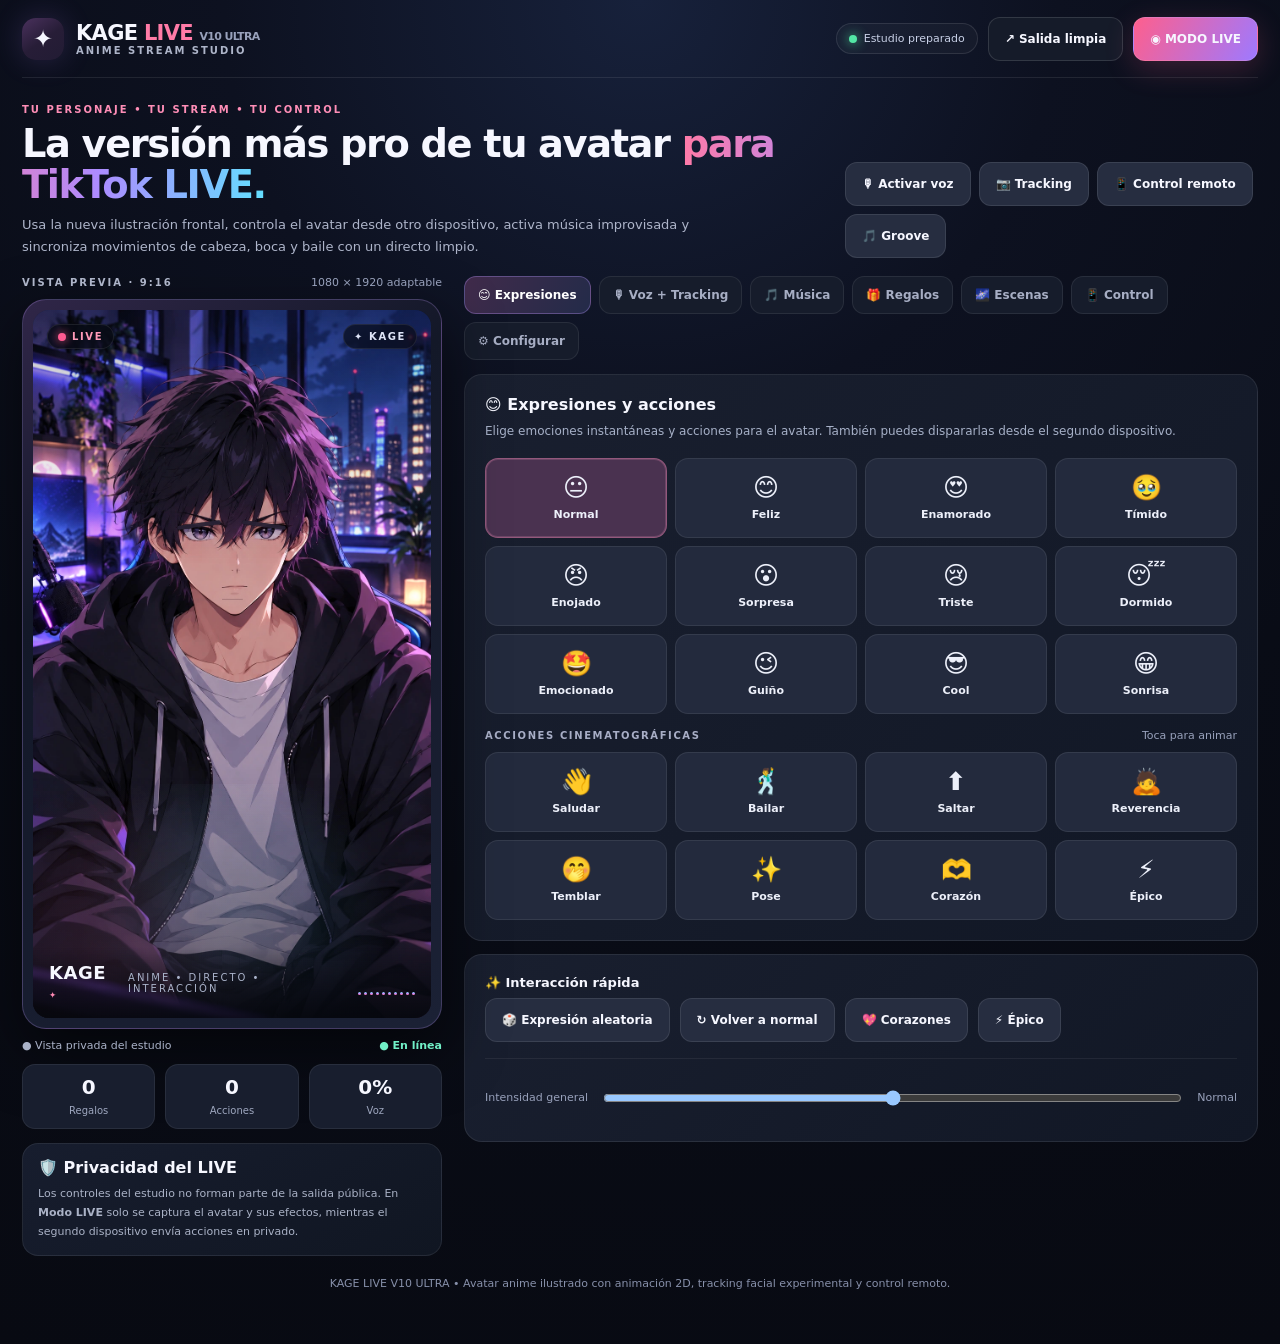
==== commit ca378034: "Add files via upload" ====
--- a/KAGE-LIVE-V10-ULTRA-ABRIR.html
+++ b/KAGE-LIVE-V10-ULTRA-ABRIR.html
@@ -23,7 +23,7 @@
 .avatar{position:absolute;inset:0;background-image:url('[data-uri]